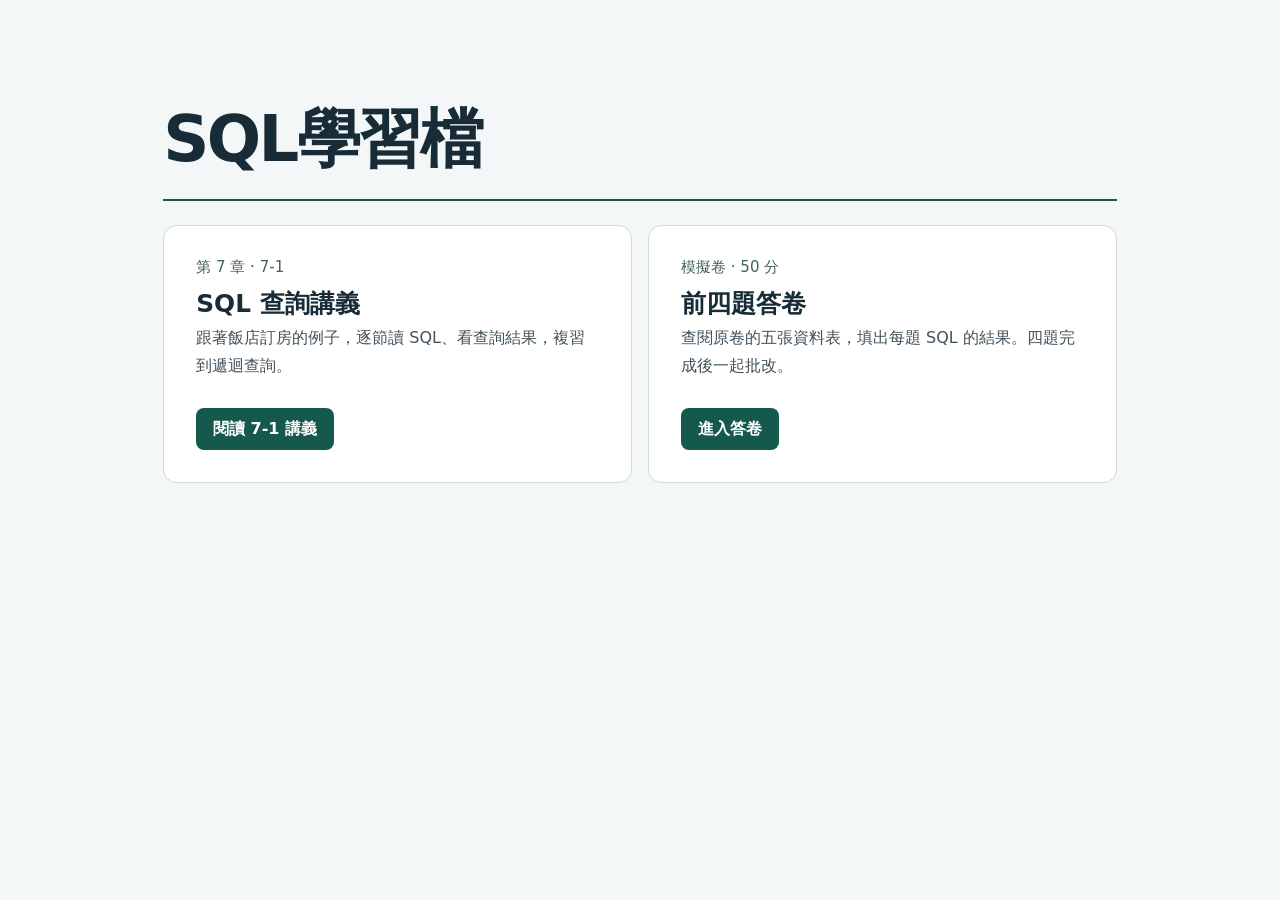
==== index.html @ 4e457d71 "新增 SQL學習檔首頁" ====
<!doctype html>
<html lang="zh-Hant">
<head>
  <meta charset="utf-8">
  <meta name="viewport" content="width=device-width, initial-scale=1">
  <title>SQL學習檔</title>
  <style>
    :root {color-scheme:light;font-family:"Inter","Microsoft JhengHei",system-ui,sans-serif;color:#172c36;background:#f4f7f7}
    * {box-sizing:border-box}
    body {margin:0}
    main {max-width:62rem;margin:clamp(2rem,8vw,6rem) auto;padding:0 1.2rem}
    h1 {margin:0;border-bottom:2px solid #215749;padding-bottom:1rem;font-size:clamp(2.2rem,6vw,4rem);letter-spacing:-.04em}
    section {display:grid;grid-template-columns:repeat(auto-fit,minmax(min(100%,19rem),1fr));gap:1rem;margin-top:1.5rem}
    article {display:flex;flex-direction:column;align-items:flex-start;padding:clamp(1.2rem,3vw,2rem);border:1px solid #cfdbd7;border-radius:.85rem;background:white}
    small {color:#456358;font-size:.94rem}
    h2 {margin:.6rem 0 .3rem;font-size:1.55rem}
    p {margin:0 0 1.75rem;line-height:1.75;color:#42515a}
    a {display:inline-block;margin-top:auto;padding:.65rem 1.05rem;border-radius:.5rem;background:#15594d;color:white;font-weight:650;text-decoration:none}
    a:hover {background:#103d37}
    a:focus-visible {outline:3px solid #c07023;outline-offset:4px}
  </style>
</head>
<body><main>
  <h1>SQL學習檔</h1>
  <section aria-label="複習與作答">
    <article>
      <small>第 7 章 · 7-1</small>
      <h2>SQL 查詢講義</h2>
      <p>跟著飯店訂房的例子，逐節讀 SQL、看查詢結果，複習到遞迴查詢。</p>
      <a href="handbook/index.html">閱讀 7-1 講義</a>
    </article>
    <article>
      <small>模擬卷 · 50 分</small>
      <h2>前四題答卷</h2>
      <p>查閱原卷的五張資料表，填出每題 SQL 的結果。四題完成後一起批改。</p>
      <a href="hotel-mock/index.html">進入答卷</a>
    </article>
  </section>
</main></body></html>
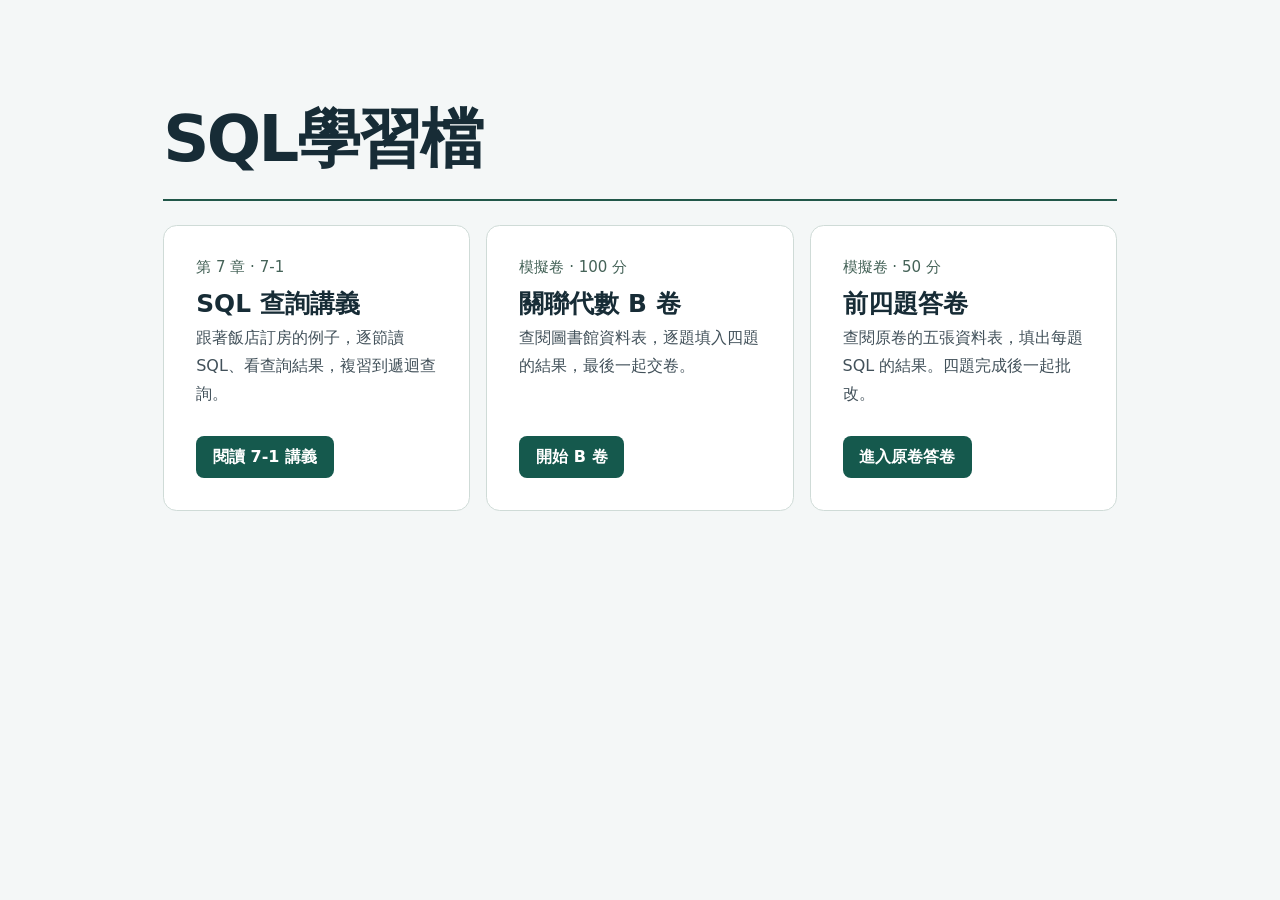
==== commit 4af6cb79: "在既有評測介面加入關聯代數 B 卷" ====
--- a/index.html
+++ b/index.html
@@ -30,10 +30,16 @@
       <a href="handbook/index.html">閱讀 7-1 講義</a>
     </article>
     <article>
+      <small>模擬卷 · 100 分</small>
+      <h2>關聯代數 B 卷</h2>
+      <p>查閱圖書館資料表，逐題填入四題的結果，最後一起交卷。</p>
+      <a href="hotel-mock/index.html">開始 B 卷</a>
+    </article>
+    <article>
       <small>模擬卷 · 50 分</small>
       <h2>前四題答卷</h2>
       <p>查閱原卷的五張資料表，填出每題 SQL 的結果。四題完成後一起批改。</p>
-      <a href="hotel-mock/index.html">進入答卷</a>
+      <a href="hotel-mock/index.html?exam=sql">進入原卷答卷</a>
     </article>
   </section>
 </main></body></html>
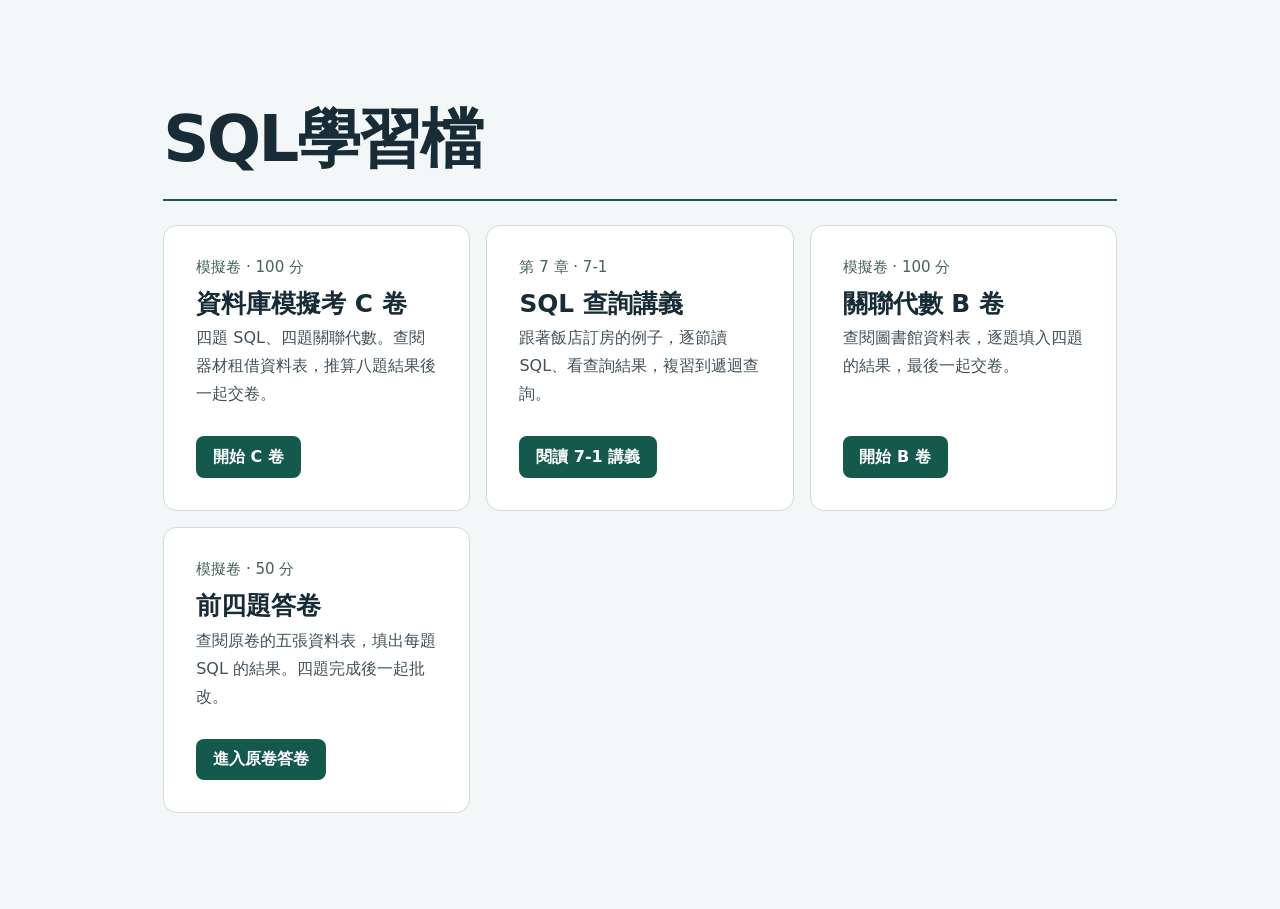
==== commit bfcabb41: "新增四題 SQL 與四題關聯代數的模擬考 C 卷" ====
--- a/index.html
+++ b/index.html
@@ -24,6 +24,12 @@
   <h1>SQL學習檔</h1>
   <section aria-label="複習與作答">
     <article>
+      <small>模擬卷 · 100 分</small>
+      <h2>資料庫模擬考 C 卷</h2>
+      <p>四題 SQL、四題關聯代數。查閱器材租借資料表，推算八題結果後一起交卷。</p>
+      <a href="hotel-mock/index.html?exam=c">開始 C 卷</a>
+    </article>
+    <article>
       <small>第 7 章 · 7-1</small>
       <h2>SQL 查詢講義</h2>
       <p>跟著飯店訂房的例子，逐節讀 SQL、看查詢結果，複習到遞迴查詢。</p>
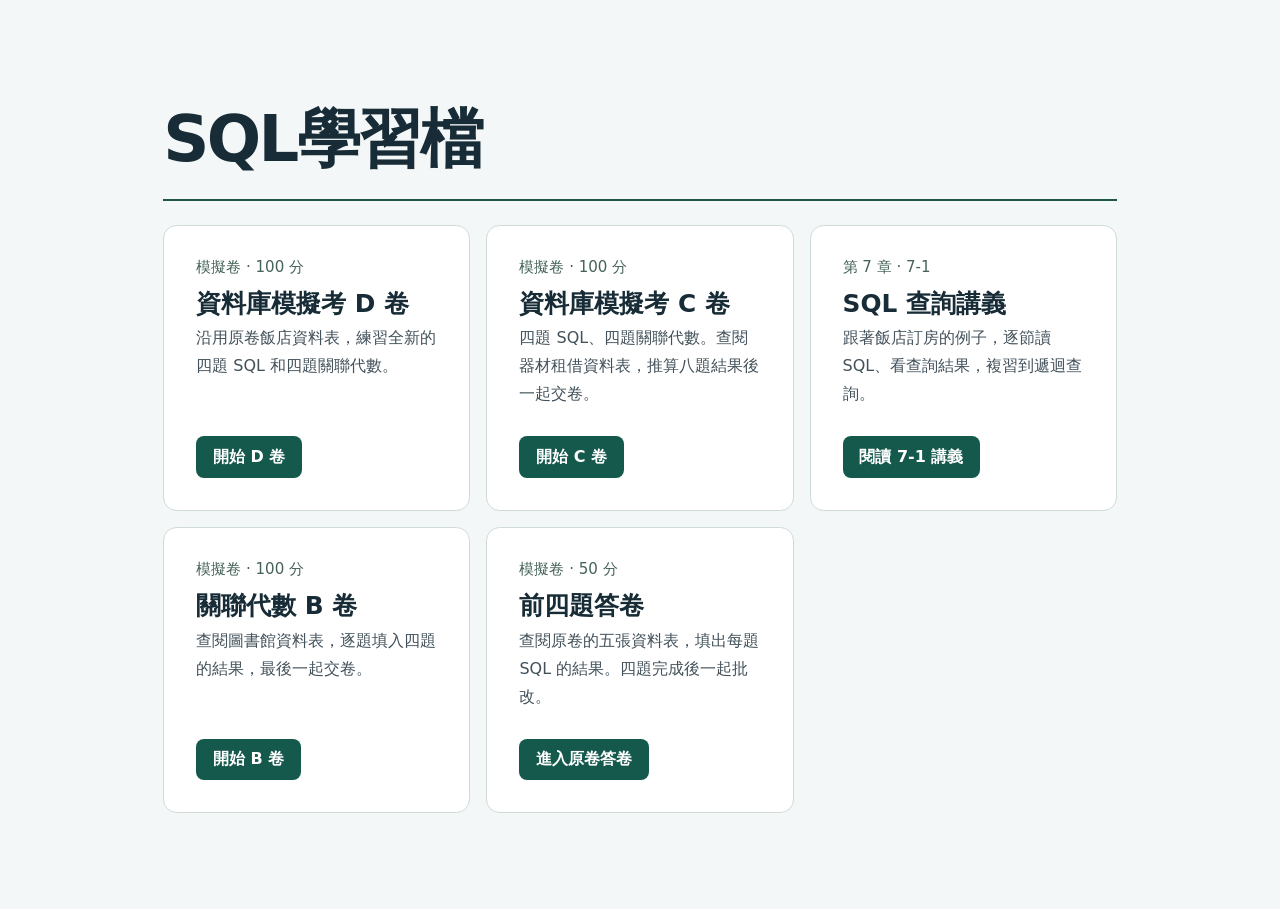
==== commit b7dd831d: "新增沿用原始飯店資料的全新模擬考 D 卷" ====
--- a/index.html
+++ b/index.html
@@ -25,6 +25,12 @@
   <section aria-label="複習與作答">
     <article>
       <small>模擬卷 · 100 分</small>
+      <h2>資料庫模擬考 D 卷</h2>
+      <p>沿用原卷飯店資料表，練習全新的四題 SQL 和四題關聯代數。</p>
+      <a href="hotel-mock/index.html?exam=d">開始 D 卷</a>
+    </article>
+    <article>
+      <small>模擬卷 · 100 分</small>
       <h2>資料庫模擬考 C 卷</h2>
       <p>四題 SQL、四題關聯代數。查閱器材租借資料表，推算八題結果後一起交卷。</p>
       <a href="hotel-mock/index.html?exam=c">開始 C 卷</a>
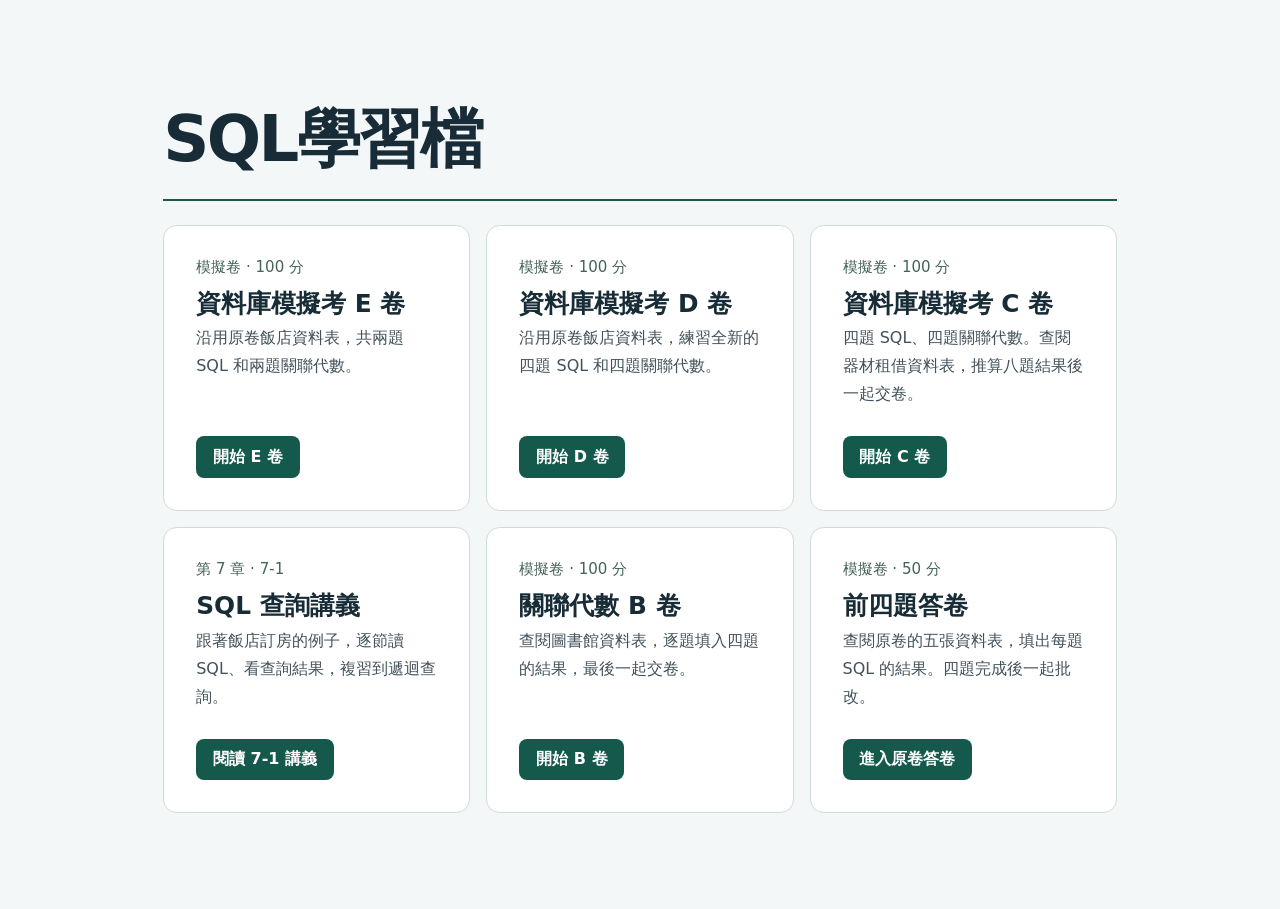
==== commit 8639606f: "新增兩題 SQL 與兩題關聯代數的 E 卷" ====
--- a/index.html
+++ b/index.html
@@ -23,6 +23,12 @@
 <body><main>
   <h1>SQL學習檔</h1>
   <section aria-label="複習與作答">
+    <article>
+      <small>模擬卷 · 100 分</small>
+      <h2>資料庫模擬考 E 卷</h2>
+      <p>沿用原卷飯店資料表，共兩題 SQL 和兩題關聯代數。</p>
+      <a href="hotel-mock/index.html?exam=e">開始 E 卷</a>
+    </article>
     <article>
       <small>模擬卷 · 100 分</small>
       <h2>資料庫模擬考 D 卷</h2>
